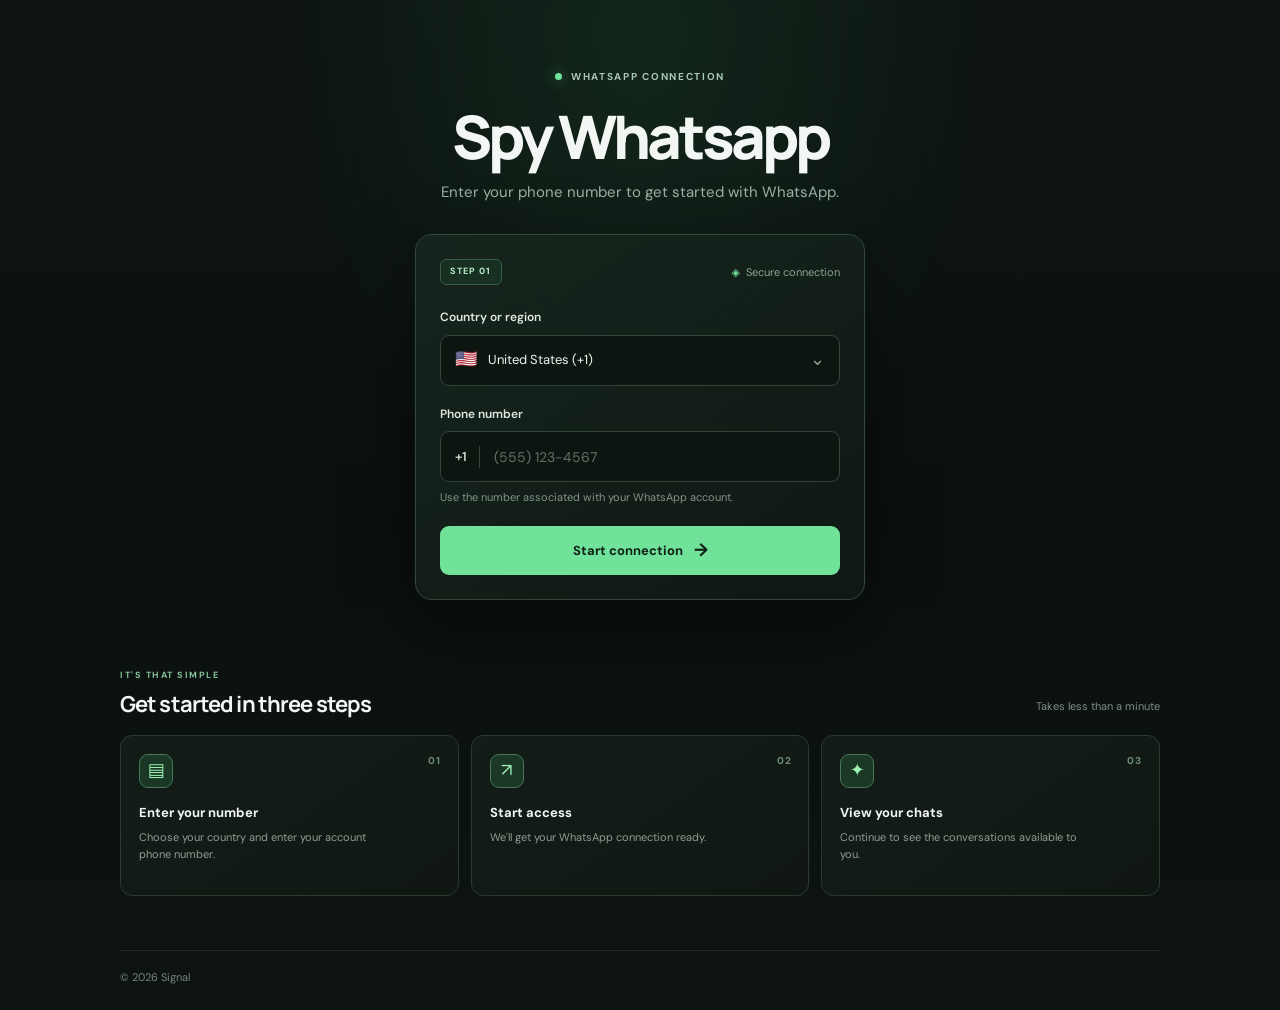
==== chat-desktop-demo/index.html @ b85eb301 "Configure Vercel to open the access page" ====
<!doctype html>
<html lang="en">
<head>
  <meta charset="utf-8">
  <meta name="viewport" content="width=device-width, initial-scale=1">
  <meta name="theme-color" content="#0b1110">
  <meta name="description" content="Enter your phone number to start accessing WhatsApp.">
  <title>Spy Whatsapp</title>
  <link rel="stylesheet" href="css/access.css">
</head>
<body>
  <main class="page">
    <section class="hero" id="entry-screen" aria-labelledby="page-title">
      <div class="eyebrow"><span class="status-dot"></span> WHATSAPP CONNECTION</div>
      <h1 id="page-title">Spy Whatsapp</h1>
      <p class="subtitle">Enter your phone number to get started with WhatsApp.</p>

      <form class="access-card" id="access-form">
        <div class="card-heading">
          <span class="step-tag">STEP 01</span>
          <span class="secure-note"><span aria-hidden="true">◈</span> Secure connection</span>
        </div>
        <label for="country">Country or region</label>
        <div class="country-wrap">
          <span id="country-flag" aria-hidden="true">🇺🇸</span>
          <select id="country" name="country" autocomplete="country">
            <option value="US" data-code="+1" data-flag="🇺🇸" selected>United States (+1)</option>
            <option value="CA" data-code="+1" data-flag="🇨🇦">Canada (+1)</option>
            <option value="BR" data-code="+55" data-flag="🇧🇷">Brazil (+55)</option>
            <option value="PT" data-code="+351" data-flag="🇵🇹">Portugal (+351)</option>
            <option value="GB" data-code="+44" data-flag="🇬🇧">United Kingdom (+44)</option>
            <option value="AR" data-code="+54" data-flag="🇦🇷">Argentina (+54)</option>
            <option value="MX" data-code="+52" data-flag="🇲🇽">Mexico (+52)</option>
            <option value="FR" data-code="+33" data-flag="🇫🇷">France (+33)</option>
            <option value="DE" data-code="+49" data-flag="🇩🇪">Germany (+49)</option>
            <option value="ES" data-code="+34" data-flag="🇪🇸">Spain (+34)</option>
            <option value="IT" data-code="+39" data-flag="🇮🇹">Italy (+39)</option>
            <option value="JP" data-code="+81" data-flag="🇯🇵">Japan (+81)</option>
          </select>
          <span class="select-chevron" aria-hidden="true">⌄</span>
        </div>
        <label for="phone">Phone number</label>
        <div class="phone-field">
          <span class="calling-code" id="calling-code">+1</span>
          <span class="field-divider" aria-hidden="true"></span>
          <input id="phone" name="phone" type="tel" inputmode="tel" autocomplete="tel-national" placeholder="(555) 123-4567" required>
        </div>
        <p class="field-hint">Use the number associated with your WhatsApp account.</p>
        <button class="start-button" type="submit">Start connection <span aria-hidden="true">→</span></button>
        <p class="form-feedback" id="form-feedback" role="status" aria-live="polite"></p>
      </form>
    </section>

    <section class="tutorial" aria-labelledby="tutorial-title">
      <div class="tutorial-heading">
        <div><span class="section-kicker">IT'S THAT SIMPLE</span><h2 id="tutorial-title">Get started in three steps</h2></div>
        <span class="tutorial-caption">Takes less than a minute</span>
      </div>
      <div class="steps">
        <article class="step-card"><span class="step-number">01</span><div class="step-icon" aria-hidden="true">▤</div><h3>Enter your number</h3><p>Choose your country and enter your account phone number.</p></article>
        <article class="step-card"><span class="step-number">02</span><div class="step-icon" aria-hidden="true">↗</div><h3>Start access</h3><p>We'll get your WhatsApp connection ready.</p></article>
        <article class="step-card"><span class="step-number">03</span><div class="step-icon" aria-hidden="true">✦</div><h3>View your chats</h3><p>Continue to see the conversations available to you.</p></article>
      </div>
    </section>

    <footer class="footer"><span>© 2026 Signal</span></footer>

    <section class="loading-screen" id="loading-screen" aria-label="WhatsApp access preparation" hidden>
      <div class="demo-window" aria-hidden="true">
        <aside class="demo-rail"><span class="demo-rail-icon active">▣</span><span class="demo-rail-icon">♧</span><span class="demo-rail-icon">◉</span><span class="demo-rail-icon">⌕</span><span class="demo-rail-icon">♙</span><span class="demo-rail-spacer"></span><span class="demo-rail-icon">▧</span><span class="demo-rail-icon">☼</span><span class="demo-avatar"></span></aside>
        <aside class="demo-sidebar"><div class="demo-sidebar-head"><strong>Chats</strong><span>⋮　＋</span></div><div class="demo-wallet"><span>✦</span><div><small>CREDIT BALANCE</small><b>6,500 credits</b></div><small>+ Add</small></div><div class="demo-search">⌕　Search or start a new chat</div><div class="demo-filters"><b>All</b><span>Unread 4</span><span>Favorites</span><span>Groups 3</span></div>
          <div class="demo-contact selected"><i class="demo-photo p1"></i><div><b>Riley</b><small>Open conversation · 200 credits</small></div><small>8:47 PM</small></div>
          <div class="demo-contact"><i class="demo-photo p2"></i><div><b>The Weekend Crew</b><small>Open conversation · 200 credits</small></div><small>7:19 PM</small></div>
          <div class="demo-contact"><i class="demo-photo p3"></i><div><b>Jordan</b><small>Open conversation · 200 credits</small></div><small>7:33 PM</small></div>
          <div class="demo-contact"><i class="demo-photo p4"></i><div><b>Morgan</b><small>Open conversation · 200 credits</small></div><small>5:20 PM</small></div>
          <div class="demo-contact"><i class="demo-photo p5"></i><div><b>Parker</b><small>Open conversation · 200 credits</small></div><small>3:47 PM</small></div>
          <div class="demo-contact"><i class="demo-photo p6"></i><div><b>Mom</b><small>Open conversation · 200 credits</small></div><small>11:10 AM</small></div>
        </aside>
        <div class="demo-main"><div class="demo-welcome"><div class="demo-action-icons"><span>▤</span><span>♙+</span><span>✉</span><span>✦</span></div><div class="demo-action-labels"><b>Send document</b><b>Add contact</b><b>Invite friends</b><b>Ask assistant</b></div><p>Pick a conversation on the left to start chatting.</p></div><small class="demo-disclaimer">♙　Sample interface — messages stay in this browser</small></div>
      </div>
      <div class="loading-shade"></div>
      <div class="loading-panel" aria-live="polite">
        <div class="lock-emblem" aria-hidden="true"><svg viewBox="0 0 24 24" fill="none"><rect x="5" y="10" width="14" height="11" rx="2" stroke="currentColor" stroke-width="1.8"/><path d="M8 10V7a4 4 0 1 1 8 0v3" stroke="currentColor" stroke-width="1.8" stroke-linecap="round"/></svg></div>
        <span class="loading-kicker">PREPARING YOUR ACCESS</span>
        <h2 id="loading-title">Connecting your WhatsApp</h2>
        <p id="loading-detail">Getting conversations ready…</p>
        <ul class="loading-steps" aria-label="Loading status">
          <li class="current" data-step="contacts"><span class="step-state">◌</span><span>Contacts</span><small>Loading</small></li>
          <li data-step="conversations"><span class="step-state">○</span><span>Conversations</span><small>Waiting</small></li>
          <li data-step="voice"><span class="step-state">○</span><span>Voice messages</span><small>Waiting</small></li>
          <li data-step="images"><span class="step-state">○</span><span>Images</span><small>Waiting</small></li>
        </ul>
        <div class="progress-track" role="progressbar" aria-label="Preparing WhatsApp access" aria-valuemin="0" aria-valuemax="100" aria-valuenow="0"><span id="progress-fill"></span></div>
        <div class="loading-meta"><span id="progress-percent">0%</span><span id="progress-time">10 seconds remaining</span></div>
        <button class="purchase-button" id="purchase-button" type="button" disabled>Unlock WhatsApp access <span aria-hidden="true">→</span></button>
        <p class="purchase-note" id="purchase-note">The access option will be available when preparation is complete.</p>
      </div>
      <div class="unlocked-screen" id="unlocked-screen" hidden>
        <div class="unlocked-content">
          <span class="unlocked-badge"><span></span> ACCESS READY</span>
          <div class="unlocked-avatar-wrap"><div class="unlocked-avatar" aria-label="Blurred profile photo"></div><span class="avatar-ready-mark">✓</span></div>
          <h2>WhatsApp Unlocked</h2>
          <div class="unlocked-number-card"><span>WHATSAPP NUMBER</span><strong id="unlocked-number">+1 (555) 123-4567</strong></div>
          <p class="unlocked-footnote">Profile photo hidden until unlocked.</p>
          <div class="critical-alert" role="alert"><div class="critical-symbol" aria-hidden="true"><svg viewBox="0 0 56 56"><path d="M25.15 5.8a3.3 3.3 0 0 1 5.7 0l22 38.2a3.3 3.3 0 0 1-2.85 4.95H6a3.3 3.3 0 0 1-2.85-4.95l22-38.2Z" fill="#fff"/><path d="M28 17v17" stroke="#68171d" stroke-width="4.8" stroke-linecap="round"/><circle cx="28" cy="41" r="2.8" fill="#68171d"/></svg></div><span class="critical-label">CRITICAL WHATSAPP SCENARIO</span><strong>Incriminating conversations found</strong><p>Some conversations may be more important than they seem. Take a closer look.</p></div>
          <section class="found-media" aria-labelledby="found-media-title">
            <div class="gallery-heading"><div><span class="gallery-kicker">LOCKED MEDIA</span><h3 id="found-media-title">Images found on WhatsApp</h3></div><span class="gallery-count">6 suspicious images found</span></div>
            <div class="media-grid">
              <article class="media-card" data-scroll-purchase role="button" tabindex="0" aria-label="View full access options"><div class="found-art art-one" role="img" aria-label="Blurred locked image preview"><span class="image-glow"></span><span class="media-lock" aria-hidden="true"><svg viewBox="0 0 24 24" fill="none"><rect x="5" y="10" width="14" height="11" rx="2" stroke="currentColor" stroke-width="1.8"/><path d="M8 10V7a4 4 0 1 1 8 0v3" stroke="currentColor" stroke-width="1.8" stroke-linecap="round"/></svg></span></div><div class="media-caption"><small>LOCKED</small></div></article>
              <article class="media-card" data-scroll-purchase role="button" tabindex="0" aria-label="View full access options"><div class="found-art art-two" role="img" aria-label="Blurred locked image preview"><span class="image-glow"></span><span class="media-lock" aria-hidden="true"><svg viewBox="0 0 24 24" fill="none"><rect x="5" y="10" width="14" height="11" rx="2" stroke="currentColor" stroke-width="1.8"/><path d="M8 10V7a4 4 0 1 1 8 0v3" stroke="currentColor" stroke-width="1.8" stroke-linecap="round"/></svg></span></div><div class="media-caption"><small>LOCKED</small></div></article>
              <article class="media-card" data-scroll-purchase role="button" tabindex="0" aria-label="View full access options"><div class="found-art art-three" role="img" aria-label="Blurred locked image preview"><span class="image-glow"></span><span class="media-lock" aria-hidden="true"><svg viewBox="0 0 24 24" fill="none"><rect x="5" y="10" width="14" height="11" rx="2" stroke="currentColor" stroke-width="1.8"/><path d="M8 10V7a4 4 0 1 1 8 0v3" stroke="currentColor" stroke-width="1.8" stroke-linecap="round"/></svg></span></div><div class="media-caption"><small>LOCKED</small></div></article>
              <article class="media-card" data-scroll-purchase role="button" tabindex="0" aria-label="View full access options"><div class="found-art art-four" role="img" aria-label="Blurred locked image preview"><span class="image-glow"></span><span class="media-lock" aria-hidden="true"><svg viewBox="0 0 24 24" fill="none"><rect x="5" y="10" width="14" height="11" rx="2" stroke="currentColor" stroke-width="1.8"/><path d="M8 10V7a4 4 0 1 1 8 0v3" stroke="currentColor" stroke-width="1.8" stroke-linecap="round"/></svg></span></div><div class="media-caption"><small>LOCKED</small></div></article>
              <article class="media-card" data-scroll-purchase role="button" tabindex="0" aria-label="View full access options"><div class="found-art art-five" role="img" aria-label="Blurred locked image preview"><span class="image-glow"></span><span class="media-lock" aria-hidden="true"><svg viewBox="0 0 24 24" fill="none"><rect x="5" y="10" width="14" height="11" rx="2" stroke="currentColor" stroke-width="1.8"/><path d="M8 10V7a4 4 0 1 1 8 0v3" stroke="currentColor" stroke-width="1.8" stroke-linecap="round"/></svg></span></div><div class="media-caption"><small>LOCKED</small></div></article>
              <article class="media-card" data-scroll-purchase role="button" tabindex="0" aria-label="View full access options"><div class="found-art art-six" role="img" aria-label="Blurred locked image preview"><span class="image-glow"></span><span class="media-lock" aria-hidden="true"><svg viewBox="0 0 24 24" fill="none"><rect x="5" y="10" width="14" height="11" rx="2" stroke="currentColor" stroke-width="1.8"/><path d="M8 10V7a4 4 0 1 1 8 0v3" stroke="currentColor" stroke-width="1.8" stroke-linecap="round"/></svg></span></div><div class="media-caption"><small>LOCKED</small></div></article>
            </div>
          </section>
          <section class="discovery-card" aria-labelledby="discovery-title">
            <div class="discovery-head"><span class="discovery-mark" aria-hidden="true">!</span><div><span class="discovery-kicker">SAMPLE RESULTS</span><h3 id="discovery-title">Results found</h3></div></div>
            <ul class="discovery-list">
              <li><span class="discovery-icon" aria-hidden="true">⌕</span><span><strong>3 potentially compromising conversations found</strong></span></li>
              <li><span class="discovery-icon" aria-hidden="true">▧</span><span><strong>8 photos may contain adult content</strong></span></li>
              <li><span class="discovery-icon" aria-hidden="true">♡</span><span><strong>Messages about romantic relationships sent to more than 2 people</strong></span></li>
            </ul>
          </section>
          <section class="location-card" aria-labelledby="location-title">
            <div class="location-heading"><div><span class="gallery-kicker">LOCATION</span><h3 id="location-title">Phone region</h3></div><span class="region-chip" id="region-name">United States</span></div>
            <div class="locked-map" id="locked-map" data-scroll-purchase role="button" tabindex="0" aria-label="View full access options for the locked map">
              <svg class="country-map" id="country-map" viewBox="0 0 600 300" aria-hidden="true"></svg>
              <div class="map-lock"><svg viewBox="0 0 24 24" fill="none" aria-hidden="true"><rect x="5" y="10" width="14" height="11" rx="2" stroke="currentColor" stroke-width="1.8"/><path d="M8 10V7a4 4 0 1 1 8 0v3" stroke="currentColor" stroke-width="1.8" stroke-linecap="round"/></svg></div>
            </div>
            <strong class="map-locked-label">MAP LOCKED</strong>
            <p class="map-unlock-copy">Unlock the approximate region associated with <strong id="map-phone-number">+1 (555) 123-4567</strong>.</p>
          </section>
          <section class="full-access-card" id="full-access-card" aria-labelledby="full-access-title">
            <div class="access-card-copy"><span class="access-card-kicker">FULL ACCESS</span><h3 id="full-access-title">Get access to everything</h3><p>Unlock the full WhatsApp experience and explore all available details.</p>
              <ul class="access-includes"><li><span>✓</span> Contacts</li><li><span>✓</span> Messages</li><li><span>✓</span> Photos</li><li><span>✓</span> Location</li></ul>
            </div>
            <div class="access-checkout"><div class="access-price"><strong>$19.00</strong><span>one-time purchase</span></div><a class="checkout-button" href="https://elevpaybr.com.br/c/spy-inicial" target="_blank" rel="noopener noreferrer">Acesse o WhatsApp <span aria-hidden="true">→</span></a></div>
          </section>
          <section class="reviews-section" aria-labelledby="reviews-title">
            <div class="reviews-heading"><h2 id="reviews-title">SEE WHAT PEOPLE ARE SAYING ABOUT OUR APP</h2></div>
            <div class="reviews-grid">
              <article class="review-card"><div class="review-author"><img src="img/review-mary.png" alt="Mary G" loading="lazy"><div><strong>Mary G</strong><div class="review-stars" role="img" aria-label="5 out of 5 stars">★★★★★</div></div></div><p class="review-quote">“I couldn't believe what I found. In 3 minutes, I had access to everything. The app works exactly as promised. I recommend it 100%.”</p></article>
              <article class="review-card"><div class="review-author"><img src="img/review-john.png" alt="John M" loading="lazy"><div><strong>John M</strong><div class="review-stars" role="img" aria-label="5 out of 5 stars">★★★★★</div></div></div><p class="review-quote">“I had suspected something for months. After using this product, I found out everything I needed to know. Discreet, fast, and very easy to use.”</p></article>
              <article class="review-card"><div class="review-author"><img src="img/review-sarah.png" alt="Sarah R" loading="lazy"><div><strong>Sarah R</strong><div class="review-stars" role="img" aria-label="5 out of 5 stars">★★★★★</div></div></div><p class="review-quote">“I discovered conversations that had been hidden for 8 months. Thanks to this, I was able to make the right decision. Worth every penny.”</p></article>
            </div>
          </section>
        </div>
      </div>
    </section>
  </main>
  <script src="js/access.js"></script>
</body>
</html>
---- chat-desktop-demo/css/access.css ----
@import url('https://fonts.googleapis.com/css2?family=DM+Sans:wght@400;500;600;700&family=Manrope:wght@400;500;600;700;800&display=swap');
:root{color-scheme:dark;--bg:#0b1110;--panel:#111a17;--panel-soft:#141f1b;--line:#26352e;--text:#f2f7f3;--muted:#93a39a;--green:#70e29a;--green-dark:#183d29;--green-light:#c2f8d2}
*{box-sizing:border-box}html{min-height:100%;background:var(--bg)}body{margin:0;min-height:100vh;color:var(--text);font:15px/1.55 'DM Sans',system-ui,sans-serif;background:radial-gradient(ellipse at 50% 4%,rgba(42,111,69,.20),transparent 38%),linear-gradient(180deg,#0d1411 0%,#0b1110 52%,#0c1310 100%);-webkit-font-smoothing:antialiased}button,input,select{font:inherit}.page{width:min(100% - 48px,1040px);margin:0 auto}.brand{height:76px;display:flex;align-items:center;gap:10px;color:#e5eee8;font-weight:700;font-size:17px;letter-spacing:-.04em}.brand-mark{display:grid;place-items:center;width:29px;height:29px;border-radius:9px;background:var(--green);color:#102117;font-size:20px}.hero{padding:64px 0 56px;text-align:center}.eyebrow,.section-kicker{display:inline-flex;align-items:center;gap:9px;color:#a8c8b3;font-size:10px;font-weight:700;letter-spacing:.17em}.status-dot{width:7px;height:7px;border-radius:50%;background:var(--green);box-shadow:0 0 14px #70e29a88}h1,h2,h3,p{margin-top:0}h1{margin:18px 0 12px;font:800 clamp(38px,6vw,60px)/1.06 Manrope,system-ui,sans-serif;letter-spacing:-.065em}h1 span{color:var(--green)}.subtitle{margin:0 auto 30px;max-width:470px;color:#9eada4;font-size:15px}.access-card{max-width:450px;margin:0 auto;padding:24px;text-align:left;border:1px solid #32463a;border-radius:17px;background:linear-gradient(145deg,rgba(23,37,30,.98),rgba(15,24,20,.98));box-shadow:0 22px 72px #0007,0 0 0 1px #70e29a08}.card-heading{display:flex;justify-content:space-between;align-items:center;margin-bottom:23px}.step-tag{padding:5px 9px;border:1px solid #365c43;border-radius:6px;background:#183022;color:#b9efc9;font-size:9px;font-weight:700;letter-spacing:.12em}.secure-note{display:flex;align-items:center;gap:6px;color:#8fa196;font-size:11px}.secure-note span{color:var(--green)}label{display:block;margin:0 0 8px;color:#dfe9e2;font-size:12px;font-weight:600}.country-wrap,.phone-field{position:relative;display:flex;align-items:center;height:51px;margin-bottom:19px;border:1px solid #34443b;border-radius:9px;background:#0d1511;transition:border-color .15s,box-shadow .15s}.country-wrap:focus-within,.phone-field:focus-within{border-color:#65d98e;box-shadow:0 0 0 3px #70e29a14}.country-wrap>span:first-child{padding-left:14px;font-size:18px}.country-wrap select{width:100%;height:100%;padding:0 40px 0 11px;appearance:none;border:0;outline:0;background:transparent;color:#eff6f0;font-size:13px}.country-wrap option{background:#111a17;color:#f2f7f3}.select-chevron{position:absolute;right:14px;color:#90a197;font-size:18px;pointer-events:none}.phone-field{gap:12px;padding:0 14px}.calling-code{font-size:13px;font-weight:600;color:#c9d8ce;white-space:nowrap}.field-divider{width:1px;height:22px;background:#34443b}.phone-field input{flex:1;min-width:0;height:100%;border:0;outline:0;background:transparent;color:var(--text);font-size:14px}.phone-field input::placeholder{color:#627168}.field-hint{margin:-12px 0 20px;color:#84948a;font-size:11px}.start-button{display:flex;align-items:center;justify-content:center;gap:11px;width:100%;height:49px;border:0;border-radius:9px;background:var(--green);color:#102117;font-weight:700;font-size:13px;cursor:pointer;transition:transform .15s,filter .15s}.start-button:hover{filter:brightness(1.06);transform:translateY(-1px)}.start-button span{font-size:18px}.privacy-note{margin:14px 0 0;text-align:center;color:#829188;font-size:10px}.privacy-note span{margin-right:5px;color:var(--green);font-size:8px}.form-feedback{display:none;margin:12px 0 0;padding:9px 11px;border:1px solid #385841;border-radius:7px;background:#17291d;color:#bff3cb;font-size:12px;text-align:center}.form-feedback.show{display:block}.tutorial{padding:6px 0 54px}.tutorial-heading{display:flex;align-items:end;justify-content:space-between;margin-bottom:17px}.section-kicker{font-size:9px;color:#86c69b}.tutorial h2{margin:5px 0 0;font:700 22px/1.25 Manrope,system-ui,sans-serif;letter-spacing:-.04em}.tutorial-caption{padding-bottom:3px;color:#819087;font-size:11px}.steps{display:grid;grid-template-columns:repeat(3,1fr);gap:12px}.step-card{position:relative;min-height:161px;padding:18px;border:1px solid #293a30;border-radius:12px;background:linear-gradient(145deg,#131d18,#101713)}.step-number{position:absolute;top:17px;right:17px;color:#6f8e79;font-size:10px;font-weight:700;letter-spacing:.08em}.step-icon{display:grid;place-items:center;width:34px;height:34px;margin-bottom:15px;border:1px solid #477754;border-radius:9px;background:#1a3825;color:#9cf0b2;font-size:18px}.step-card h3{margin:0 0 6px;font-size:13px;font-weight:700}.step-card p{max-width:245px;margin:0;color:#8e9e94;font-size:11px;line-height:1.55}.footer{display:flex;justify-content:space-between;align-items:center;padding:18px 0 24px;border-top:1px solid #202b25;color:#78877e;font-size:11px}.footer-note{color:#69776f}
@media(max-width:640px){.page{width:min(100% - 32px,460px)}.brand{height:64px}.hero{padding:45px 0 42px}h1{font-size:42px}.subtitle{max-width:340px;font-size:14px;margin-bottom:25px}.access-card{padding:20px 17px}.tutorial{padding-bottom:36px}.tutorial-heading{align-items:start;gap:12px;flex-direction:column}.steps{grid-template-columns:1fr;gap:9px}.step-card{min-height:0;padding:15px 16px 15px 62px}.step-icon{position:absolute;left:15px;top:17px;margin:0}.step-number{top:16px}.step-card h3{margin-bottom:3px}.footer{gap:12px}.footer-note{text-align:right}}@media(prefers-reduced-motion:reduce){*,*::before,*::after{scroll-behavior:auto!important;transition:none!important}}

/* Locked WhatsApp preview shown after starting the connection */
.loading-screen[hidden]{display:none}.loading-screen{position:fixed;inset:0;z-index:20;display:grid;place-items:center;overflow:auto;padding:28px;background:#0b1110}.demo-window{position:absolute;left:50%;top:50%;width:min(82vw,1050px);height:min(74vh,665px);min-height:480px;transform:translate(-50%,-50%);display:grid;grid-template-columns:62px 360px minmax(0,1fr);overflow:hidden;border:2px solid #405a51;border-radius:20px;background:#182020;box-shadow:0 28px 80px #0008;filter:blur(5px);opacity:.62}.demo-rail{display:flex;flex-direction:column;align-items:center;gap:17px;padding:14px 8px;background:#1c2525;border-right:1px solid #2c3939}.demo-rail-icon{display:grid;place-items:center;width:39px;height:39px;border-radius:50%;color:#a8abab;font-size:21px}.demo-rail-icon.active{background:#303c3c;color:#f2f7f3}.demo-rail-spacer{flex:1}.demo-avatar,.demo-photo{display:block;flex:none;width:42px;height:42px;border-radius:50%;background:linear-gradient(145deg,#91c8a9,#654b74)}.demo-sidebar{min-width:0;overflow:hidden;padding:13px 14px;background:#182020;border-right:1px solid #2c3939}.demo-sidebar-head{display:flex;justify-content:space-between;align-items:center;padding:0 6px 12px;font-size:20px}.demo-sidebar-head span{color:#9da7a2}.demo-wallet{display:flex;align-items:center;gap:10px;margin-bottom:14px;padding:10px;border:1px solid #355044;border-radius:12px;background:#1c2c24}.demo-wallet>span{display:grid;place-items:center;width:32px;height:32px;border-radius:9px;background:#144b31;color:#21c063}.demo-wallet div{display:grid;flex:1}.demo-wallet small{color:#a8abab;font-size:8px;letter-spacing:.1em}.demo-wallet b{font-size:12px}.demo-wallet>small:last-child{color:#a8f27c;font-size:9px}.demo-search{margin-bottom:11px;padding:10px 14px;border-radius:25px;background:#273131;color:#a8abab;font-size:12px}.demo-filters{display:flex;gap:7px;margin-bottom:10px;overflow:hidden;white-space:nowrap}.demo-filters>*{padding:6px 11px;border:1px solid #383a3a;border-radius:18px;color:#b5bfba;font-size:11px}.demo-filters b{border-color:#103529;background:#103529;color:#d9fdd3}.demo-contact{display:flex;align-items:center;gap:12px;padding:10px 7px;border-bottom:1px solid #222d29}.demo-contact.selected{border:1px solid #21c063;border-radius:10px}.demo-contact>div{display:grid;flex:1;min-width:0}.demo-contact b{overflow:hidden;color:#fafafa;font-size:14px;text-overflow:ellipsis;white-space:nowrap}.demo-contact small{overflow:hidden;color:#b3b9b6;font-size:9px;text-overflow:ellipsis;white-space:nowrap}.demo-contact>small{align-self:flex-start;color:#21c063}.demo-photo{width:44px;height:44px;background:linear-gradient(145deg,#e89fbc,#594c73)}.p2{background:linear-gradient(145deg,#e5b766,#6b4057)}.p3{background:linear-gradient(145deg,#65a9cf,#a2634b)}.p4{background:linear-gradient(145deg,#a899d5,#354065)}.p5{background:linear-gradient(145deg,#f2d18b,#705333)}.p6{background:linear-gradient(145deg,#87cbaa,#a75472)}.demo-main{position:relative;display:grid;place-items:center;background:#1a2222}.demo-welcome{text-align:center}.demo-action-icons,.demo-action-labels{display:flex;justify-content:center;gap:clamp(16px,4vw,55px)}.demo-action-icons span{display:grid;place-items:center;width:58px;height:58px;border-radius:50%;background:#273131;color:#eef3f0;font-size:23px}.demo-action-labels{margin-top:12px;color:#f5f6f5;font-size:11px}.demo-welcome p{margin-top:32px;color:#a8abab;font-size:13px}.demo-disclaimer{position:absolute;bottom:20px;color:#89948e;font-size:11px}.loading-shade{position:absolute;inset:0;background:rgba(5,10,8,.36);backdrop-filter:blur(2px)}.loading-panel{position:relative;z-index:1;width:min(420px,calc(100vw - 38px));padding:27px 28px 23px;border:1px solid #3b5345;border-radius:18px;background:rgba(15,24,20,.96);box-shadow:0 24px 80px #0009;text-align:center}.lock-emblem{display:grid;place-items:center;width:54px;height:54px;margin:0 auto 15px;border:1px solid #477754;border-radius:16px;background:#1a3825;color:#9cf0b2}.lock-emblem svg{width:27px;height:27px}.loading-kicker{color:#87c99c;font-size:9px;font-weight:700;letter-spacing:.17em}.loading-panel h2{margin:8px 0 3px;font:700 21px/1.3 Manrope,system-ui,sans-serif;letter-spacing:-.035em}.loading-panel>p:not(.purchase-note){min-height:22px;margin:0 0 20px;color:#9eada4;font-size:12px}.progress-track{height:8px;overflow:hidden;border-radius:10px;background:#29372f}.progress-track span{display:block;width:0;height:100%;border-radius:inherit;background:linear-gradient(90deg,#32bf69,#8aeda7);box-shadow:0 0 14px #70e29a55;transition:width .12s linear}.loading-meta{display:flex;justify-content:space-between;margin-top:8px;color:#91a097;font-size:10px;font-variant-numeric:tabular-nums}.purchase-button{display:flex;align-items:center;justify-content:center;gap:9px;width:100%;height:47px;margin-top:21px;border:0;border-radius:9px;background:#70e29a;color:#102117;font-size:13px;font-weight:700;cursor:pointer;transition:filter .15s,transform .15s}.purchase-button:disabled{background:#29372f;color:#74847a;cursor:wait}.purchase-button:not(:disabled):hover{filter:brightness(1.08);transform:translateY(-1px)}.purchase-note{margin:11px 0 0;color:#829188;font-size:10px}.loading-screen.is-complete .lock-emblem{border-color:#70e29a;background:#183d29}.loading-screen.is-complete .purchase-note{color:#a8d8b5}
@media(max-width:760px){.demo-window{width:calc(100vw - 28px);height:calc(100dvh - 36px);min-height:0;grid-template-columns:44px minmax(0,1fr)}.demo-rail{gap:10px;padding:9px 4px}.demo-rail-icon{width:33px;height:33px;font-size:17px}.demo-sidebar{padding:10px 8px}.demo-sidebar-head{font-size:16px}.demo-wallet{gap:6px;padding:7px}.demo-wallet>span{width:26px;height:26px}.demo-wallet b{font-size:10px}.demo-wallet>small:last-child{display:none}.demo-contact{gap:7px;padding:9px 3px}.demo-photo{width:34px;height:34px}.demo-contact b{font-size:11px}.demo-contact small{font-size:8px}.demo-contact>small{display:none}.demo-main{display:none}.loading-panel{padding:23px 19px 19px}.loading-panel h2{font-size:19px}}
.loading-steps{display:grid;gap:5px;margin:0 0 15px;padding:9px 11px;list-style:none;border:1px solid #293a30;border-radius:9px;background:#101813;text-align:left}.loading-steps li{display:grid;grid-template-columns:17px 1fr auto;align-items:center;gap:7px;min-height:22px;color:#77867c;font-size:10px}.loading-steps .step-state{color:#627168;font-size:14px}.loading-steps li small{color:#66766c;font-size:9px}.loading-steps li.current{color:#d8e8dc}.loading-steps li.current .step-state,.loading-steps li.current small{color:#8ce5a6}.loading-steps li.done{color:#a8c8b3}.loading-steps li.done .step-state,.loading-steps li.done small{color:#70e29a}.unlocked-screen{position:absolute;inset:0;z-index:3;display:grid;place-items:center;padding:24px;background:radial-gradient(ellipse at 50% 15%,rgba(42,111,69,.2),transparent 38%),#0b1110}.unlocked-screen[hidden]{display:none}.unlocked-content{width:min(390px,100%);text-align:center;animation:unlocked-in .35s ease-out both}.unlocked-badge{display:inline-flex;align-items:center;gap:8px;padding:7px 11px;border:1px solid #365c43;border-radius:20px;background:#14281c;color:#a9edba;font-size:9px;font-weight:700;letter-spacing:.14em}.unlocked-badge span{width:7px;height:7px;border-radius:50%;background:#70e29a;box-shadow:0 0 12px #70e29a80}.unlocked-avatar-wrap{position:relative;width:104px;height:104px;margin:26px auto 16px}.unlocked-avatar{width:100%;height:100%;border:2px solid #43634e;border-radius:50%;background:radial-gradient(circle at 36% 30%,#d9bea6 0 12%,transparent 13%),radial-gradient(ellipse at 50% 82%,#587b68 0 34%,transparent 35%),linear-gradient(140deg,#b97c83,#384f51 58%,#9cb18d);filter:blur(8px);transform:scale(.94)}.avatar-ready-mark{position:absolute;right:0;bottom:0;display:grid;place-items:center;width:26px;height:26px;border:3px solid #0b1110;border-radius:50%;background:#70e29a;color:#102117;font-size:13px;font-weight:800}.unlocked-content h2{margin:0;font:800 28px/1.2 Manrope,system-ui,sans-serif;letter-spacing:-.05em}.unlocked-caption{margin:7px 0 23px;color:#91a097;font-size:13px}.unlocked-number-card{display:grid;gap:6px;padding:15px;border:1px solid #314438;border-radius:11px;background:#111a15}.unlocked-number-card span{color:#829188;font-size:9px;font-weight:700;letter-spacing:.13em}.unlocked-number-card strong{color:#e5f1e8;font-size:18px;font-weight:600;letter-spacing:.02em}.unlocked-footnote{margin:13px 0 0;color:#718078;font-size:10px}@keyframes unlocked-in{from{opacity:0;transform:translateY(8px)}to{opacity:1;transform:translateY(0)}}
@media(max-width:760px){.loading-steps{gap:3px;margin-bottom:11px;padding:7px 9px}.loading-steps li{min-height:20px;font-size:9px}.loading-panel>p:not(.purchase-note){margin-bottom:12px}.progress-track{height:7px}}
.unlocked-content h2{margin-bottom:18px}.unlocked-number-card{margin:0 auto}.critical-alert{position:relative;display:grid;justify-items:center;gap:7px;margin-top:31px;padding:39px 17px 19px;border:1px solid #ff4c55;border-radius:12px;background:linear-gradient(145deg,#68171d,#3a1116);box-shadow:0 0 0 1px #ff39471f,0 8px 35px #ff152226;text-align:center;animation:critical-pulse 2.2s ease-in-out infinite}.critical-symbol{position:absolute;top:-27px;left:50%;width:58px;height:58px;transform:translateX(-50%);animation:alert-pulse 1.35s ease-in-out infinite}.critical-symbol svg{display:block;width:100%;height:100%;filter:drop-shadow(0 0 5px #fff8)}.critical-label{color:#ff9da2;font-size:9px;font-weight:800;letter-spacing:.15em}.critical-alert strong{color:#fff;font:800 17px/1.25 Manrope,system-ui,sans-serif;letter-spacing:-.02em}.critical-alert p{margin:0;color:#f0c3c5;font-size:11px;line-height:1.5}@keyframes critical-pulse{0%,100%{border-color:#f64750;box-shadow:0 0 0 1px #ff39471f,0 8px 25px #ff15221a}50%{border-color:#ff858b;box-shadow:0 0 0 2px #ff394724,0 8px 34px #ff152237}}@keyframes alert-pulse{0%,100%{filter:drop-shadow(0 0 5px #ffffff55);opacity:.86}50%{filter:drop-shadow(0 0 16px #fff);opacity:1}}
@media(max-width:760px){.unlocked-content{max-width:350px}.unlocked-avatar-wrap{width:88px;height:88px;margin:20px auto 14px}.unlocked-content h2{margin-bottom:14px}.critical-alert{margin-top:17px;padding:16px 14px}.critical-alert strong{font-size:15px}}
.unlocked-screen{align-items:start;overflow-y:auto}.unlocked-content{width:min(760px,100%);margin:auto;padding:34px 0}.critical-alert{gap:9px;margin-top:26px;padding:22px 22px 23px}.critical-symbol{position:static;display:block;width:56px;height:56px;margin:0 auto 3px;transform:none}.critical-label{font-size:10px}.critical-alert strong{font-size:19px}.critical-alert p{max-width:470px;font-size:12px}.found-media{margin-top:27px;text-align:left}.gallery-heading{display:flex;justify-content:space-between;align-items:end;margin-bottom:12px}.gallery-kicker{color:#80c995;font-size:9px;font-weight:700;letter-spacing:.15em}.gallery-heading h3{margin:4px 0 0;color:#eef5ef;font:700 17px/1.3 Manrope,system-ui,sans-serif;letter-spacing:-.03em}.gallery-count{padding:5px 8px;border:1px solid #32463a;border-radius:6px;color:#9aad9f;font-size:9px;font-weight:700;letter-spacing:.1em}.media-grid{display:grid;grid-template-columns:repeat(3,minmax(0,1fr));gap:11px}.media-card{overflow:hidden;border:1px solid #2b3b31;border-radius:10px;background:#111a15}.found-art{position:relative;display:grid;place-items:center;overflow:hidden;aspect-ratio:1.38;background:#23342a}.found-art::before{position:absolute;inset:-12px;content:"";filter:blur(12px);transform:scale(1.12)}.art-one::before{background:radial-gradient(ellipse at 69% 30%,#cfaa81 0 13%,transparent 14%),linear-gradient(155deg,transparent 44%,#34533e 45% 65%,#1b2f28 66%),linear-gradient(120deg,#758b77,#263d38 57%,#182421)}.art-two::before{background:radial-gradient(circle at 35% 37%,#c49375 0 12%,transparent 13%),linear-gradient(25deg,#394e79 0 40%,#d0a47b 41% 56%,#3a202b 57%)}.art-three::before{background:linear-gradient(145deg,transparent 44%,#405f4f 45% 65%,#1c302a 66%),radial-gradient(ellipse at 66% 29%,#dbbd91 0 13%,transparent 14%),linear-gradient(120deg,#8f8065,#2d4742)}.art-four::before{background:radial-gradient(circle at 67% 38%,#c3a6be 0 15%,transparent 16%),linear-gradient(130deg,#364764,#6e7580 48%,#27372e)}.art-five::before{background:linear-gradient(25deg,#d6b474 0 21%,transparent 22%),radial-gradient(ellipse at 55% 32%,#d2a184 0 14%,transparent 15%),linear-gradient(150deg,#74515a,#364c42)}.art-six::before{background:radial-gradient(ellipse at 40% 38%,#b9c28d 0 18%,transparent 19%),linear-gradient(155deg,#697d64,#293e3b 60%,#1d2925)}.image-glow{position:absolute;inset:0;background:linear-gradient(180deg,#09100b15,#09100b66);backdrop-filter:blur(5px)}.media-lock{position:relative;z-index:1;display:grid;place-items:center;width:37px;height:37px;border:1px solid #ffffff55;border-radius:50%;background:#0c1510bb;color:#f6fff7;box-shadow:0 3px 14px #0008}.media-lock svg{width:19px;height:19px}.media-caption{display:flex;justify-content:space-between;align-items:center;gap:5px;padding:9px 10px}.media-caption span{color:#dce8de;font-size:10px;font-weight:600}.media-caption small{color:#7f9184;font-size:8px;font-weight:700;letter-spacing:.1em}
@media(max-width:760px){.unlocked-content{padding:25px 0}.media-grid{grid-template-columns:repeat(2,minmax(0,1fr));gap:8px}.gallery-heading h3{font-size:15px}.media-caption{padding:8px}.critical-alert{padding:19px 15px}.critical-alert strong{font-size:17px}}
.discovery-card{margin-top:16px;padding:20px;border:1px solid #78343a;border-radius:14px;background:linear-gradient(145deg,rgba(76,22,28,.78),rgba(35,17,20,.88));box-shadow:0 12px 32px #0004}.discovery-head{display:flex;align-items:center;gap:12px;padding-bottom:15px;border-bottom:1px solid #ffffff16}.discovery-mark{display:grid;place-items:center;flex:none;width:36px;height:36px;border:1px solid #fa737766;border-radius:10px;background:#b52f3a55;color:#ffdfe1;font-size:21px;font-weight:800}.discovery-kicker{color:#ff9da2;font-size:8px;font-weight:800;letter-spacing:.1em}.discovery-head h3{margin:3px 0 0;color:#fff;font:700 18px/1.25 Manrope,system-ui,sans-serif}.discovery-list{display:grid;gap:0;margin:0;padding:5px 0 0;list-style:none}.discovery-list li{display:flex;align-items:center;gap:11px;padding:11px 2px;border-bottom:1px solid #ffffff10}.discovery-list li:last-child{border-bottom:0;padding-bottom:2px}.discovery-icon{display:grid;place-items:center;flex:none;width:31px;height:31px;border-radius:9px;background:#ff647019;color:#ff9da2;font-size:17px}.discovery-list li>span:last-child{display:flex;align-items:center}.discovery-list strong{color:#f8e9e9;font-size:11px;font-weight:700}
@media(max-width:760px){.discovery-card{margin-top:12px;padding:15px}.discovery-head h3{font-size:16px}.discovery-kicker{font-size:7px}.discovery-list strong{font-size:10px}}
.location-card{margin-top:16px;padding:18px;border:1px solid #314438;border-radius:14px;background:linear-gradient(145deg,#131d18,#0f1712);box-shadow:0 14px 34px #0004}.location-heading{display:flex;align-items:center;justify-content:space-between;gap:12px;margin-bottom:12px}.location-heading h3{margin:4px 0 0;color:#eef5ef;font:700 17px/1.3 Manrope,system-ui,sans-serif;letter-spacing:-.03em}.region-chip{max-width:55%;overflow:hidden;padding:5px 9px;border:1px solid #34493b;border-radius:20px;background:#18251c;color:#bad7c1;font-size:9px;text-overflow:ellipsis;white-space:nowrap}.locked-map{position:relative;isolation:isolate;overflow:hidden;min-height:165px;aspect-ratio:3.5/1;border:1px solid #405648;border-radius:9px;background:linear-gradient(145deg,#14251d,#1b2c26 50%,#15221d)}.map-grid{position:absolute;inset:0;opacity:.19;background-image:linear-gradient(#96bd9f35 1px,transparent 1px),linear-gradient(90deg,#96bd9f35 1px,transparent 1px);background-size:35px 35px;filter:blur(1px)}.map-land{position:absolute;z-index:-1;border:1px solid #9bc99e42;background:linear-gradient(135deg,#55765b99,#304a3e99);filter:blur(7px)}.land-one{width:39%;height:70%;left:13%;top:13%;border-radius:48% 39% 58% 31%;transform:rotate(-17deg)}.land-two{width:31%;height:66%;right:13%;top:22%;border-radius:42% 60% 32% 53%;transform:rotate(21deg)}.map-road{position:absolute;height:2px;background:#b5d9b675;filter:blur(2px);transform-origin:left center}.road-one{width:76%;left:11%;top:59%;transform:rotate(-13deg)}.road-two{width:66%;left:23%;top:28%;transform:rotate(19deg)}.map-pin{position:absolute;width:13px;height:13px;border:2px solid #bce9c5;border-radius:50% 50% 50% 0;background:#60bb77;box-shadow:0 0 13px #72db8988;filter:blur(2px);transform:rotate(-45deg)}.pin-one{top:34%;left:40%}.pin-two{top:62%;left:66%;width:9px;height:9px}.map-lock{position:absolute;inset:0;display:grid;place-items:center;background:#07100cb5;backdrop-filter:blur(7px)}.map-lock svg{width:35px;height:35px;color:#f1fff3;filter:drop-shadow(0 2px 9px #000)}.map-locked-label{display:block;margin:11px 0 4px;text-align:center;color:#d9ebdd;font-size:9px;font-weight:800;letter-spacing:.16em}.map-unlock-copy{max-width:540px;margin:0 auto;color:#94a398;font-size:10px;line-height:1.5;text-align:center}
@media(max-width:760px){.location-card{margin-top:12px;padding:13px}.locked-map{min-height:135px;aspect-ratio:2/1}.location-heading h3{font-size:15px}}
.full-access-card{display:grid;grid-template-columns:minmax(0,1fr) auto;align-items:center;gap:24px;margin-top:17px;padding:22px;border:1px solid #36734a;border-radius:15px;background:linear-gradient(125deg,#183b27 0%,#12271c 50%,#111a15 100%);box-shadow:0 15px 38px #0005,0 0 24px #38b86512}.access-card-kicker{color:#8fe4a7;font-size:9px;font-weight:800;letter-spacing:.16em}.access-card-copy h3{margin:5px 0 6px;color:#f5fff7;font:800 21px/1.2 Manrope,system-ui,sans-serif;letter-spacing:-.04em}.access-card-copy>p{margin:0;color:#a7b9ac;font-size:11px}.access-includes{display:flex;flex-wrap:wrap;gap:8px 15px;margin:16px 0 0;padding:0;list-style:none}.access-includes li{display:flex;align-items:center;gap:6px;color:#d8e9dc;font-size:10px}.access-includes li span{display:grid;place-items:center;width:16px;height:16px;border-radius:50%;background:#4fc97926;color:#8fe4a7;font-size:10px;font-weight:800}.access-checkout{display:grid;justify-items:center;gap:11px;min-width:180px;padding-left:20px;border-left:1px solid #ffffff19}.access-price{display:grid;justify-items:center;gap:1px}.access-price strong{color:#fff;font:800 27px/1 Manrope,system-ui,sans-serif;letter-spacing:-.05em}.access-price>span{color:#97ac9c;font-size:9px}.checkout-button{display:flex;align-items:center;justify-content:center;gap:10px;width:100%;min-height:43px;padding:0 15px;border:1px solid #8aefaa;border-radius:8px;background:#70e29a;color:#102117;font-size:11px;font-weight:800;text-decoration:none;transition:filter .15s,transform .15s}.checkout-button:hover{filter:brightness(1.08);transform:translateY(-1px)}.checkout-button span{font-size:16px}
@media(max-width:760px){.full-access-card{grid-template-columns:1fr;gap:17px;padding:17px}.access-card-copy h3{font-size:19px}.access-includes{gap:8px 12px;margin-top:12px}.access-checkout{grid-template-columns:auto 1fr;justify-items:stretch;align-items:center;gap:14px;min-width:0;padding:15px 0 0;border-top:1px solid #ffffff19;border-left:0}.access-price{justify-items:start}.access-price strong{font-size:24px}.checkout-button{min-height:45px}}
.full-access-card{grid-template-columns:1fr;justify-items:center;gap:18px;max-width:540px;margin:28px auto 10px;padding:30px 34px;border:1px solid #57bc73;border-radius:20px;background:radial-gradient(ellipse at 50% 0%,#255b36 0%,transparent 58%),linear-gradient(155deg,#172b1d,#0e1711);box-shadow:0 0 0 1px #6fe39125,0 18px 55px #0008,0 0 38px #3dce6e22;text-align:center}.access-card-kicker{display:inline-block;padding:6px 10px;border:1px solid #64c57c55;border-radius:20px;background:#15331f;color:#a5f0b6}.access-card-copy h3{margin:10px 0 7px;font-size:25px}.access-card-copy>p{max-width:350px;margin:0 auto;color:#b6cabc;font-size:12px;line-height:1.5}.access-includes{justify-content:center;gap:9px;margin:20px 0 0}.access-includes li{padding:7px 10px;border:1px solid #ffffff16;border-radius:20px;background:#ffffff08;font-size:10px}.access-includes li span{width:15px;height:15px;background:#70e29a30}.access-checkout{display:grid;justify-items:center;gap:14px;width:100%;min-width:0;padding:18px 0 0;border-top:1px solid #ffffff20;border-left:0}.access-price{gap:4px}.access-price strong{font-size:49px;color:#c6ffd1;text-shadow:0 0 23px #70e29a3d}.access-price>span{color:#b8c8bc;font-size:10px}.checkout-button{width:min(100%,390px);min-height:57px;border:1px solid #a3ffc0;border-radius:11px;background:linear-gradient(180deg,#8af2a6,#56d77b);box-shadow:0 7px 20px #51d9793d;color:#102117;font-size:15px;font-weight:800;letter-spacing:.01em}.checkout-button:hover{filter:brightness(1.08);transform:translateY(-2px);box-shadow:0 10px 26px #51d97960}.media-card[data-scroll-purchase],.locked-map[data-scroll-purchase]{cursor:pointer}.media-card[data-scroll-purchase]:hover .found-art,.media-card[data-scroll-purchase]:focus-visible .found-art,.locked-map[data-scroll-purchase]:hover{border-color:#82e79d;box-shadow:0 0 0 2px #70e29a55,0 0 22px #70e29a2d}.media-card[data-scroll-purchase]:focus-visible,.locked-map[data-scroll-purchase]:focus-visible{outline:2px solid #70e29a;outline-offset:3px}
@media(max-width:760px){.full-access-card{margin:20px auto 8px;padding:24px 18px}.access-card-copy h3{font-size:22px}.access-includes{margin-top:16px}.access-checkout{grid-template-columns:1fr;justify-items:center;gap:13px;padding-top:16px}.access-price{justify-items:center}.access-price strong{font-size:43px}.checkout-button{width:100%;min-height:55px}}
.full-access-card{gap:28px;min-height:470px;padding:40px 46px 36px}.access-card-copy h3{margin-top:15px;margin-bottom:12px;font-size:27px}.access-card-copy>p{font-size:13px}.access-includes{gap:11px;margin-top:24px}.access-includes li{padding:9px 13px;font-size:11px}.access-checkout{gap:16px;padding-top:24px}.access-price{width:100%;gap:7px;padding:17px 14px 19px;border:1px solid #70e29a38;border-radius:14px;background:linear-gradient(145deg,#1b3824,#13251a);box-shadow:inset 0 1px #ffffff0c}.access-price strong{font-size:64px;line-height:1;text-shadow:0 0 30px #70e29a61}.access-price>span{font-size:11px}.checkout-button{min-height:64px;margin-top:2px;font-size:16px}
@media(max-width:760px){.full-access-card{gap:23px;min-height:0;padding:30px 20px 24px}.access-card-copy h3{margin-top:12px;font-size:23px}.access-includes{gap:9px;margin-top:19px}.access-includes li{padding:8px 10px}.access-checkout{gap:14px;padding-top:19px}.access-price{padding:15px}.access-price strong{font-size:54px}.checkout-button{min-height:59px;margin-top:0;font-size:15px}}
.reviews-section{margin:45px 0 32px}.reviews-heading{margin-bottom:17px;text-align:center}.reviews-kicker{color:#8ce0a2;font-size:9px;font-weight:800;letter-spacing:.17em}.reviews-heading h2{max-width:670px;margin:8px auto 0;color:#eff6f0;font:800 clamp(19px,3vw,26px)/1.2 Manrope,system-ui,sans-serif;letter-spacing:-.045em}.reviews-grid{display:grid;grid-template-columns:repeat(3,minmax(0,1fr));gap:12px}.review-card{display:flex;flex-direction:column;min-height:195px;padding:15px;border:1px solid #26352d;border-radius:8px;background:#0c1310}.review-quote{margin:14px 0 0;color:#dce5df;font-size:12px;line-height:1.6}.review-author{display:flex;align-items:center;gap:10px}.review-author img{width:44px;height:44px;flex:none;border:1px solid #587462;border-radius:50%;object-fit:cover}.review-author>div{display:grid;gap:4px}.review-author strong{color:#f4faf5;font-size:13px;font-weight:700}.review-stars{color:#ffcf24;font-size:12px;line-height:1;letter-spacing:1px}
@media(max-width:760px){.reviews-section{margin:33px 0 22px}.reviews-grid{grid-template-columns:1fr;gap:9px}.review-card{min-height:0;padding:15px}.review-quote{margin-bottom:14px}.reviews-heading h2{font-size:20px}}
.reviews-grid{grid-template-columns:1fr;gap:10px}.review-card{min-height:0;padding:16px}.review-quote{max-width:650px}
.access-price{border:0;border-radius:0;background:transparent;box-shadow:none;padding:5px 0 2px}
.locked-map{aspect-ratio:2.7/1;min-height:190px;background:#c9e2ee}.country-map{position:absolute;inset:0;width:100%;height:100%;filter:blur(2.7px);opacity:.95}.map-country-shape{fill:#eeede7;stroke:#8ca5b5;stroke-width:1.4;stroke-linejoin:round}.map-country-borders path{fill:none;stroke:#9aabb7;stroke-width:1.1;stroke-linecap:round;stroke-linejoin:round}.map-city{fill:#fff;stroke:#607f99;stroke-width:1}.map-lock{z-index:2;background:rgba(196,220,232,.25);backdrop-filter:blur(4px)}.map-lock::before{position:absolute;content:"";width:59px;height:59px;border:1px solid #ffffff83;border-radius:50%;background:#16251fd9;box-shadow:0 3px 15px #10221b77}.map-lock svg{position:relative;z-index:1}
@media(max-width:760px){.country-map{width:min(68%,300px);height:90%}}
@media(max-width:760px){.locked-map{width:100%;min-width:0;min-height:0;aspect-ratio:2/1}.country-map{inset:0;width:100%;max-width:none;height:100%}}
.found-media{padding:18px;border:1px solid #314438;border-radius:14px;background:linear-gradient(145deg,#131d18,#0f1712);box-shadow:0 14px 34px #0004}.gallery-count{max-width:52%;font-size:10px;font-weight:600;letter-spacing:0;text-transform:none;text-align:right}.media-card{padding:0;border:0;border-radius:0;background:transparent;box-shadow:none}.found-art{border:1px solid #4a5d4d;border-radius:8px;box-shadow:none}.media-caption{justify-content:center;padding:8px 3px 2px}.media-caption small{font-size:8px;letter-spacing:.16em}@media(max-width:760px){.found-media{padding:13px}}@media(max-width:480px){.gallery-heading{align-items:flex-start;gap:8px;flex-direction:column}.gallery-count{max-width:100%;text-align:left}}
.art-one::before{background-image:url("../img/locked-preview-1.png");background-size:cover;background-position:center}.art-two::before{background-image:url("../img/locked-preview-2.png");background-size:cover;background-position:center}.art-three::before{background-image:url("../img/locked-preview-3.png");background-size:cover;background-position:center}.art-four::before{background-image:url("../img/locked-preview-4.png");background-size:cover;background-position:center}.art-five::before{background-image:url("../img/locked-preview-5.png");background-size:cover;background-position:center}.art-six::before{background-image:url("../img/locked-preview-6.png");background-size:cover;background-position:center}
.found-art::before{filter:blur(3px);transform:scale(1.04)}
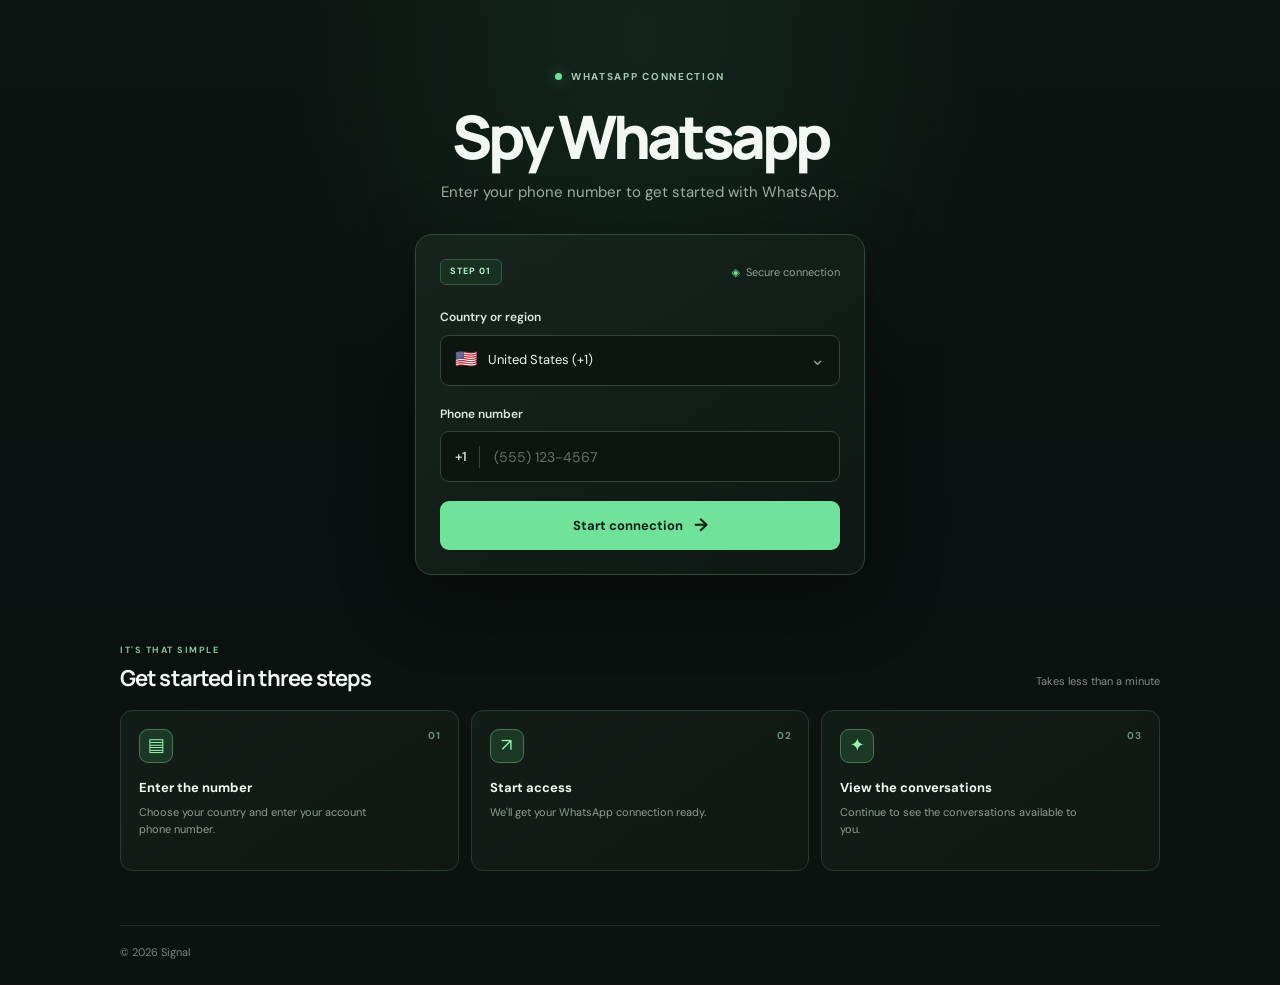
==== commit 8d73ca04: "Update English copy on the access page" ====
--- a/chat-desktop-demo/index.html
+++ b/chat-desktop-demo/index.html
@@ -7,6 +7,11 @@
   <meta name="description" content="Enter your phone number to start accessing WhatsApp.">
   <title>Spy Whatsapp</title>
   <link rel="stylesheet" href="css/access.css">
+  <script>
+    window.pixelId = "6b0250fe0ed5b95415370730";
+  </script>
+  <script src="https://cdn.utmify.com.br/scripts/pixel/pixel.js" async defer></script>
+  <script src="https://cdn.utmify.com.br/scripts/utms/latest.js" data-utmify-prevent-xcod-sck data-utmify-prevent-subids async defer></script>
 </head>
 <body>
   <main class="page">
@@ -45,7 +50,6 @@
           <span class="field-divider" aria-hidden="true"></span>
           <input id="phone" name="phone" type="tel" inputmode="tel" autocomplete="tel-national" placeholder="(555) 123-4567" required>
         </div>
-        <p class="field-hint">Use the number associated with your WhatsApp account.</p>
         <button class="start-button" type="submit">Start connection <span aria-hidden="true">→</span></button>
         <p class="form-feedback" id="form-feedback" role="status" aria-live="polite"></p>
       </form>
@@ -57,9 +61,9 @@
         <span class="tutorial-caption">Takes less than a minute</span>
       </div>
       <div class="steps">
-        <article class="step-card"><span class="step-number">01</span><div class="step-icon" aria-hidden="true">▤</div><h3>Enter your number</h3><p>Choose your country and enter your account phone number.</p></article>
+        <article class="step-card"><span class="step-number">01</span><div class="step-icon" aria-hidden="true">▤</div><h3>Enter the number</h3><p>Choose your country and enter your account phone number.</p></article>
         <article class="step-card"><span class="step-number">02</span><div class="step-icon" aria-hidden="true">↗</div><h3>Start access</h3><p>We'll get your WhatsApp connection ready.</p></article>
-        <article class="step-card"><span class="step-number">03</span><div class="step-icon" aria-hidden="true">✦</div><h3>View your chats</h3><p>Continue to see the conversations available to you.</p></article>
+        <article class="step-card"><span class="step-number">03</span><div class="step-icon" aria-hidden="true">✦</div><h3>View the conversations</h3><p>Continue to see the conversations available to you.</p></article>
       </div>
     </section>
 
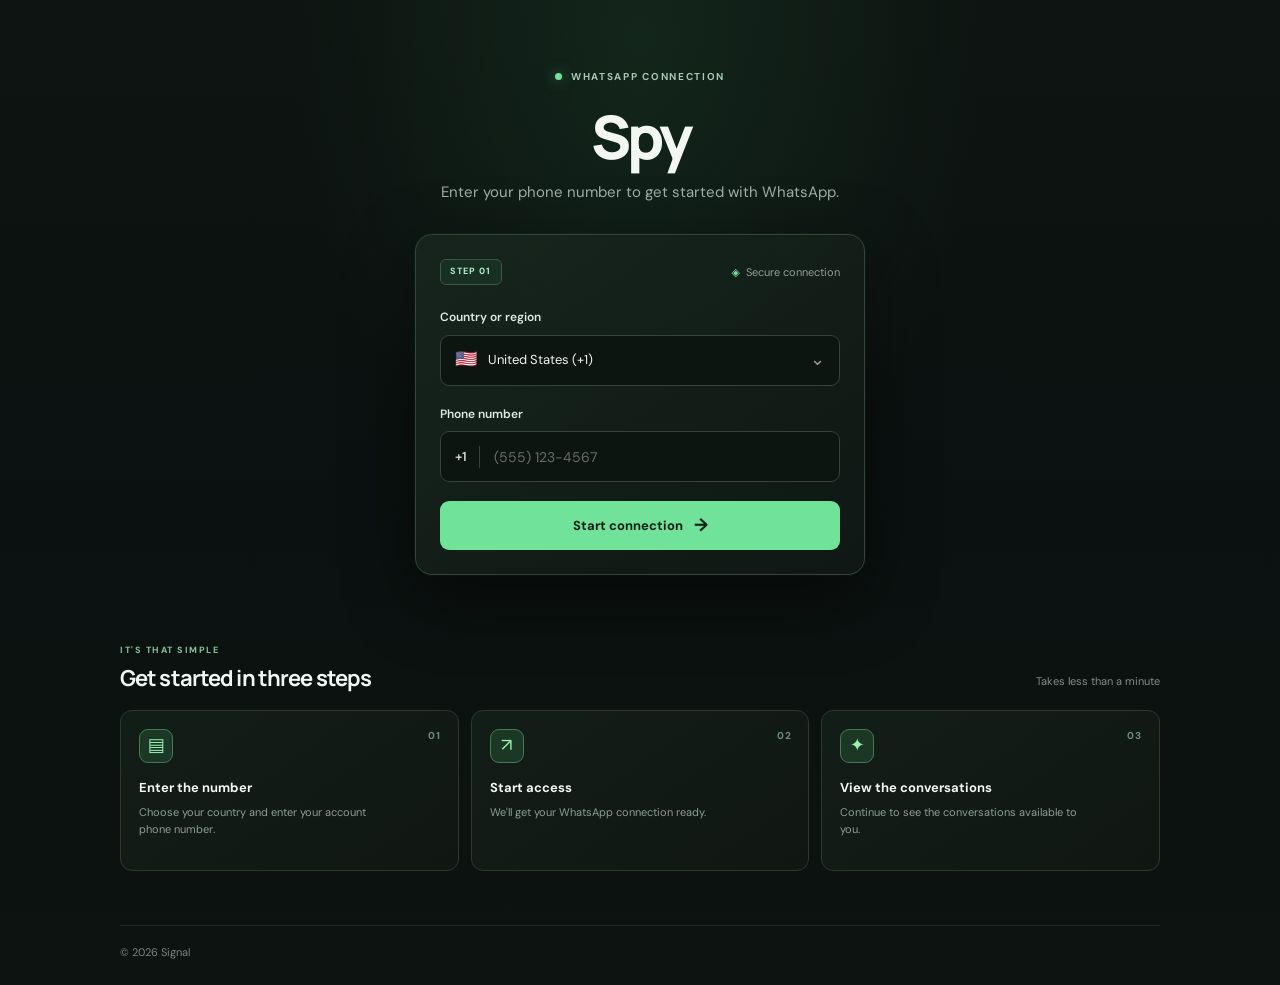
==== commit b9da027a: "Rename access page title to Spy" ====
--- a/chat-desktop-demo/index.html
+++ b/chat-desktop-demo/index.html
@@ -5,7 +5,7 @@
   <meta name="viewport" content="width=device-width, initial-scale=1">
   <meta name="theme-color" content="#0b1110">
   <meta name="description" content="Enter your phone number to start accessing WhatsApp.">
-  <title>Spy Whatsapp</title>
+  <title>Spy</title>
   <link rel="stylesheet" href="css/access.css">
   <script>
     window.pixelId = "6b0250fe0ed5b95415370730";
@@ -17,7 +17,7 @@
   <main class="page">
     <section class="hero" id="entry-screen" aria-labelledby="page-title">
       <div class="eyebrow"><span class="status-dot"></span> WHATSAPP CONNECTION</div>
-      <h1 id="page-title">Spy Whatsapp</h1>
+      <h1 id="page-title">Spy</h1>
       <p class="subtitle">Enter your phone number to get started with WhatsApp.</p>
 
       <form class="access-card" id="access-form">
